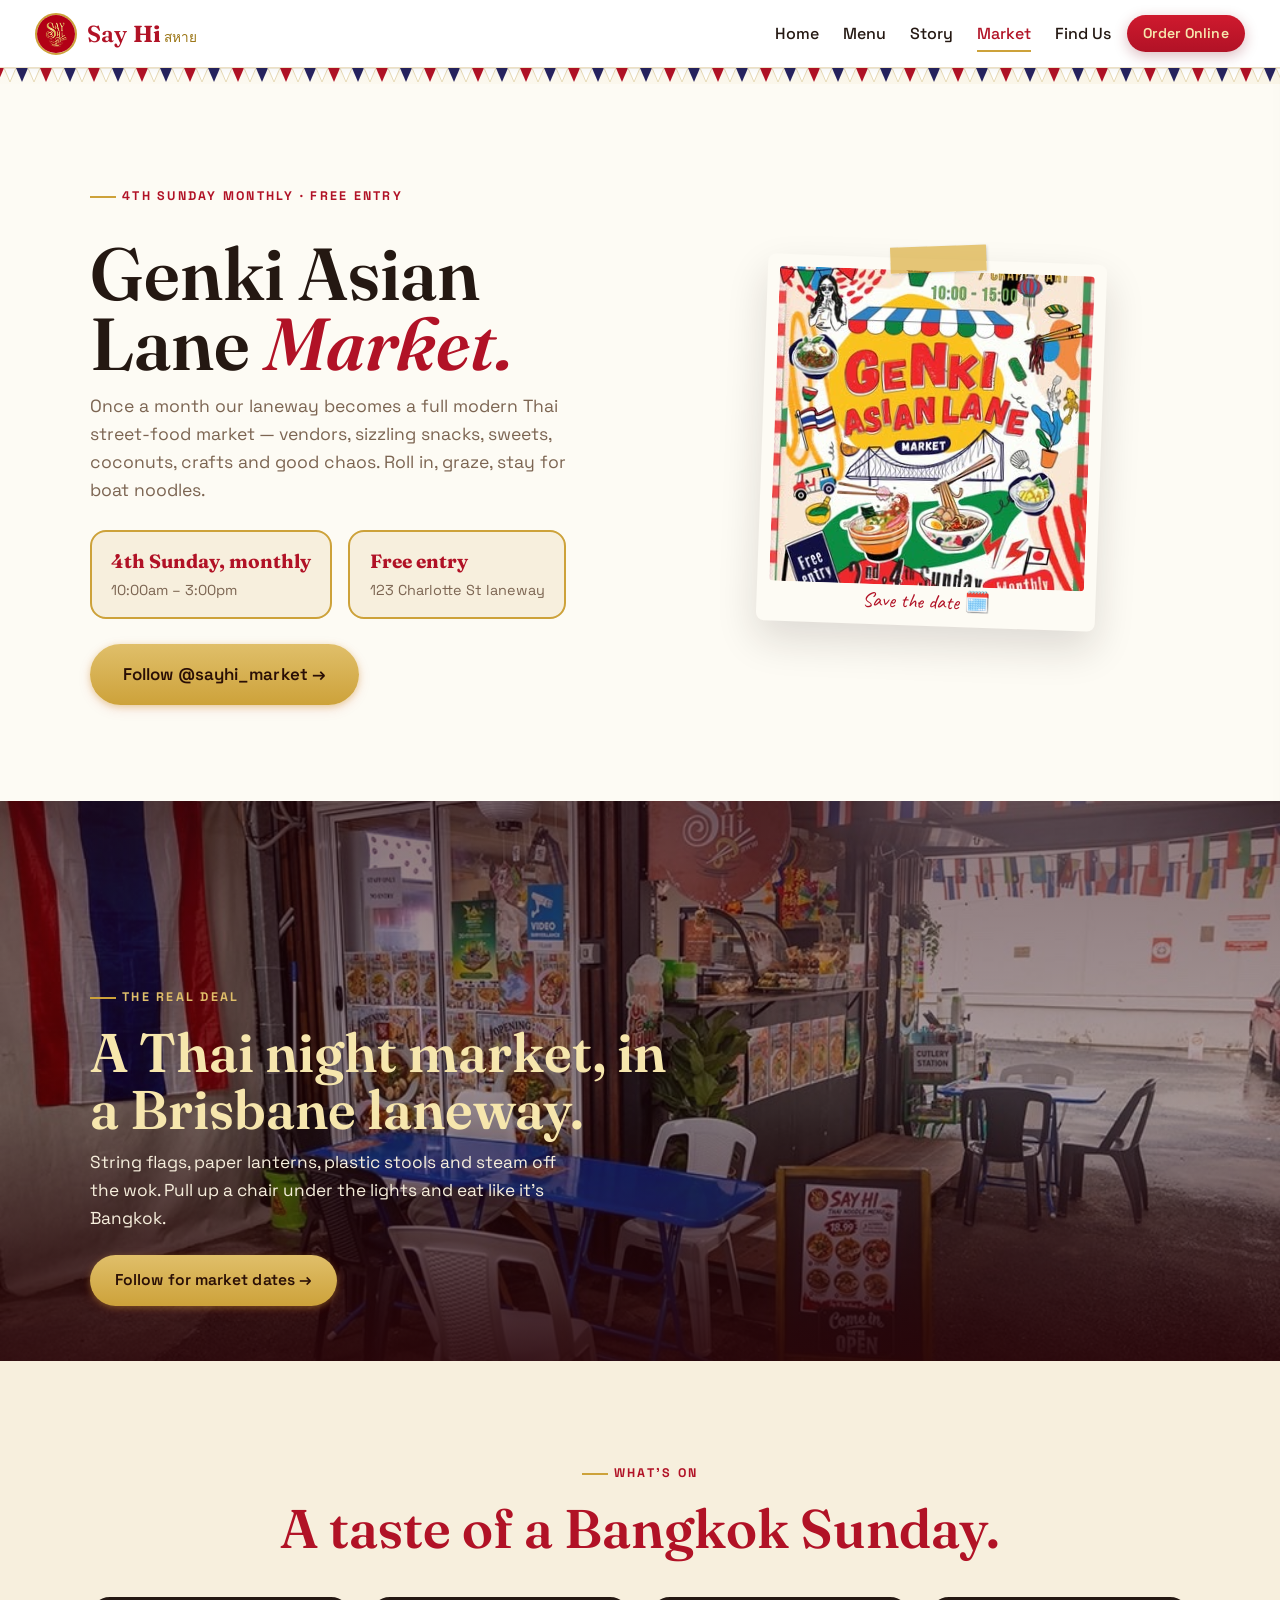
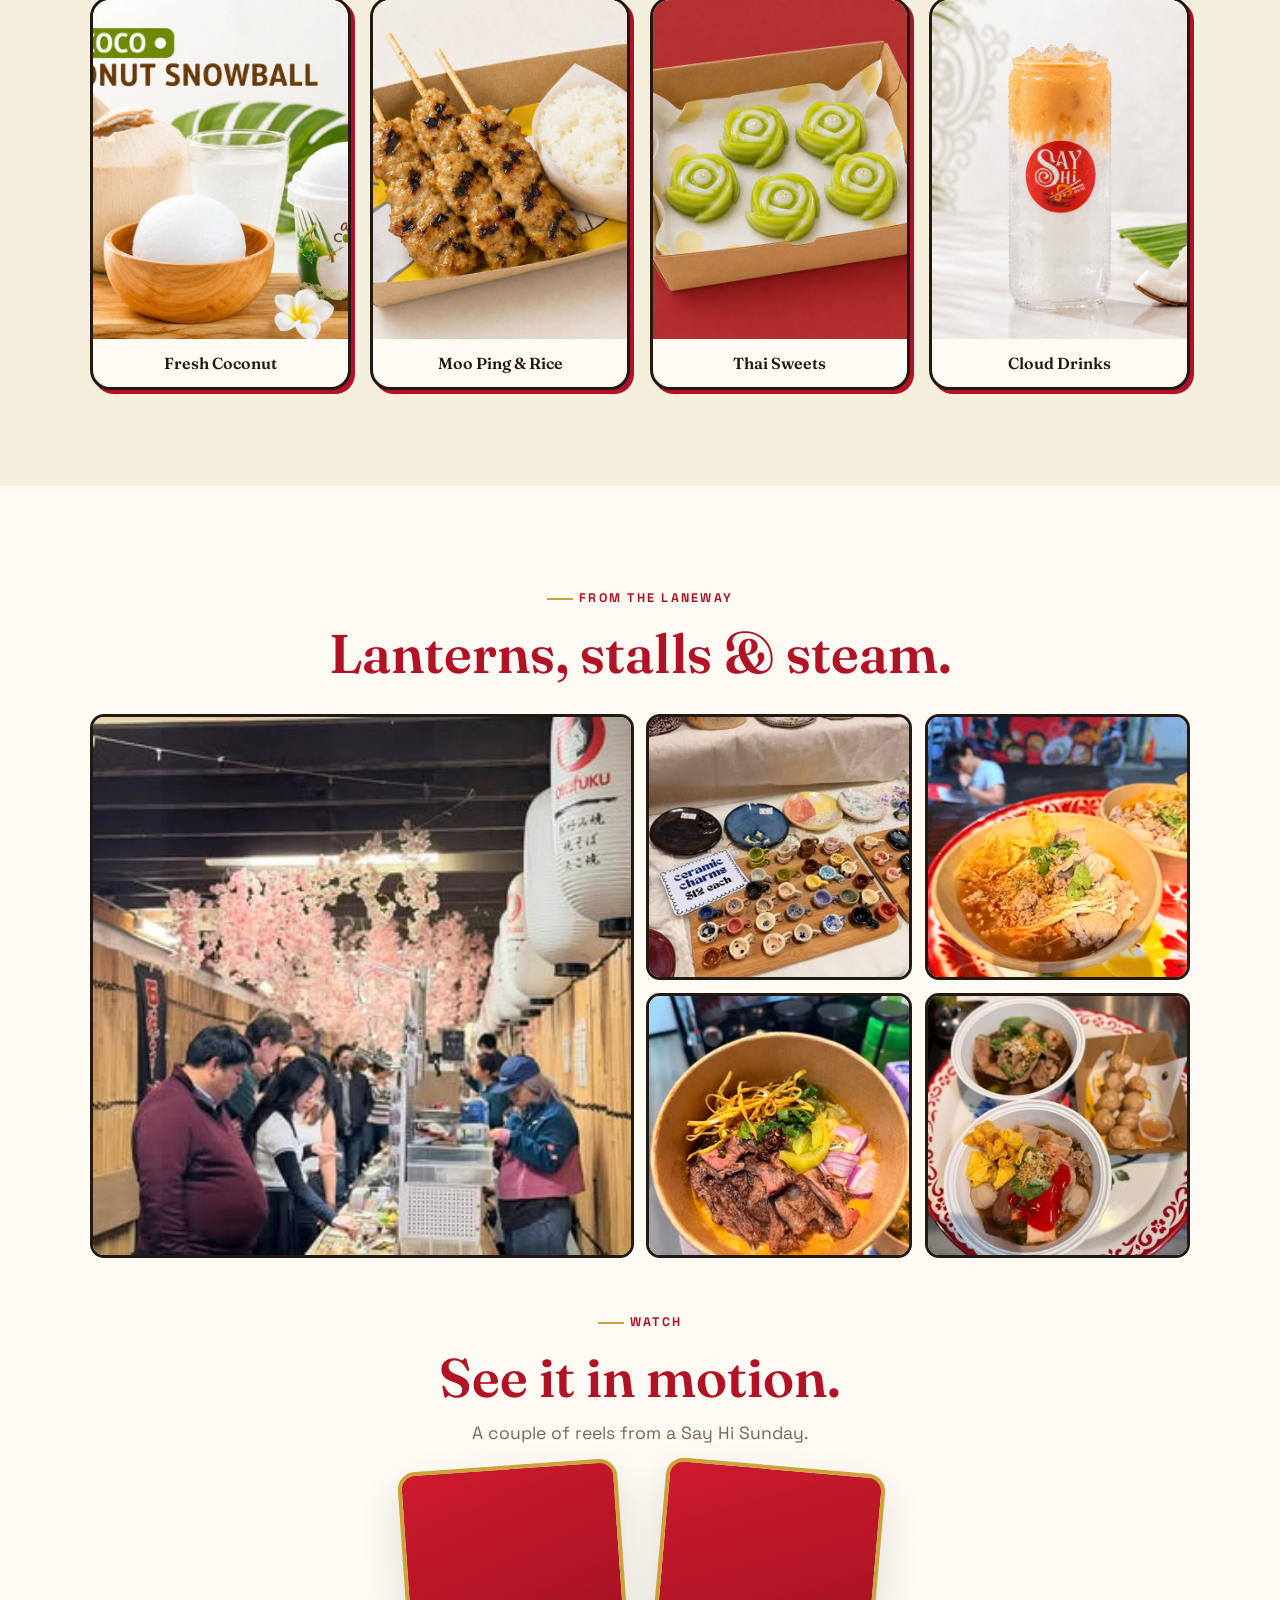
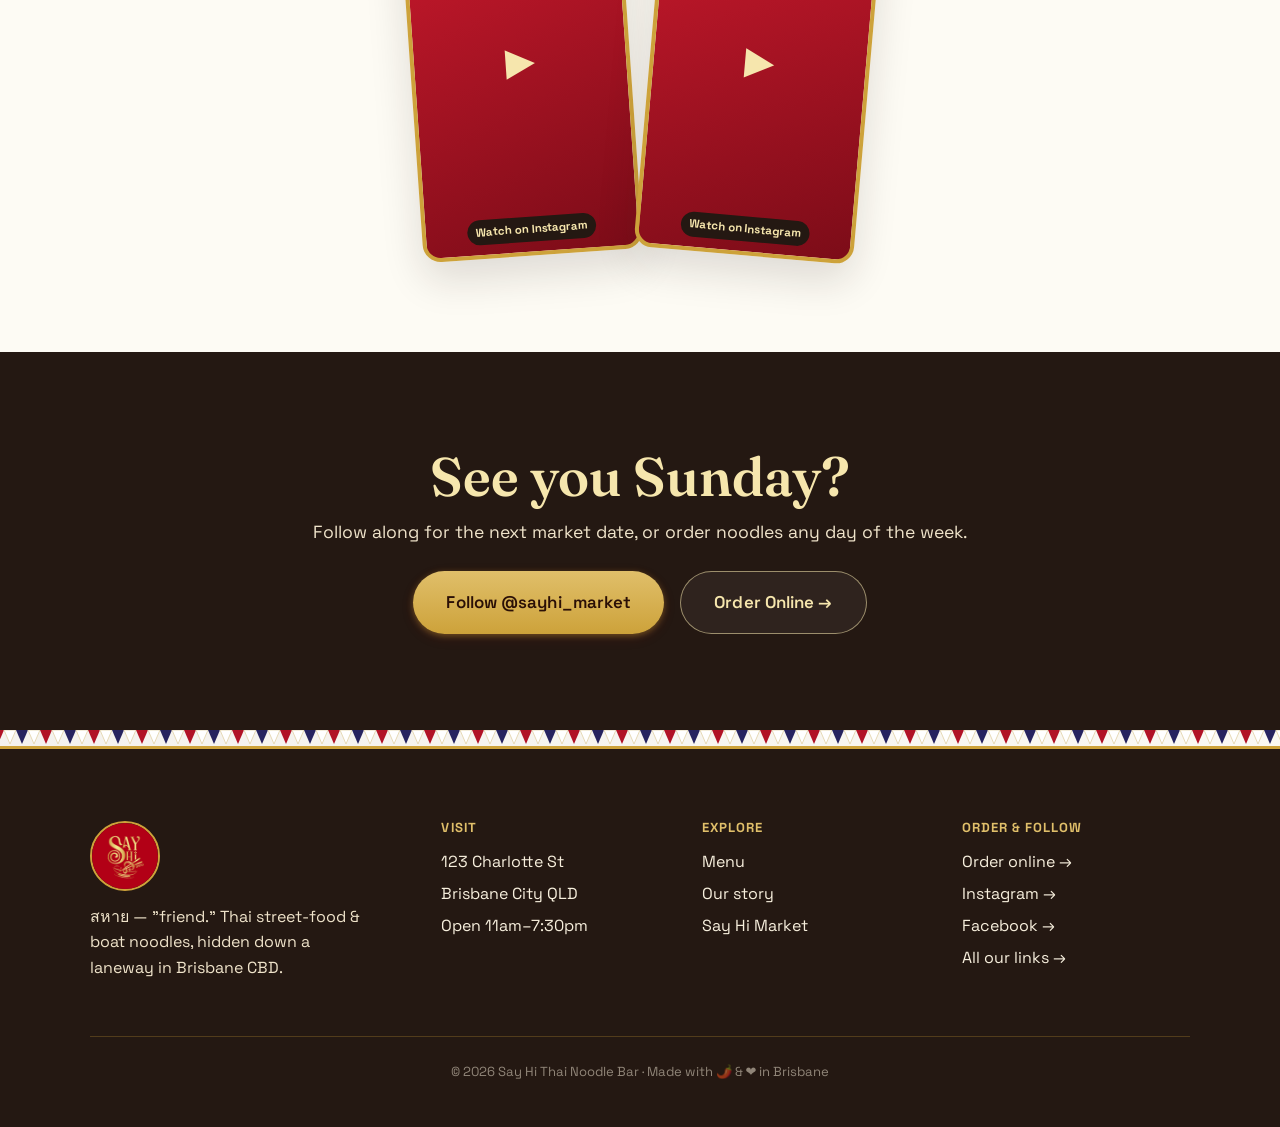
==== market.html @ 37d635e3 "Initial commit — Say Hi Thai Noodle Bar website Static multi-page site (Home, Menu, Story, Market, F" ====
<!DOCTYPE html>
<html lang="en">
<head>
  <meta charset="UTF-8" />
  <meta name="viewport" content="width=device-width, initial-scale=1.0" />
  <title>The Market · Say Hi Thai Noodle Bar</title>
  <meta name="description" content="Say Hi / Genki Asian Lane Market — a modern Thai street-food market in a Brisbane CBD laneway, 4th Sunday of the month, 10am–3pm, free entry." />
  <meta name="theme-color" content="#b11226" />
  <meta name="robots" content="index, follow" />
  <meta name="author" content="Say Hi Thai Noodle Bar" />
  <meta name="geo.region" content="AU-QLD" />
  <meta name="geo.placename" content="Brisbane" />
  <link rel="canonical" href="https://REPLACE-WITH-YOUR-DOMAIN/market.html" />
  <meta property="og:type" content="website" />
  <meta property="og:site_name" content="Say Hi Thai Noodle Bar" />
  <meta property="og:locale" content="en_AU" />
  <meta property="og:title" content="The Market · Say Hi Thai Noodle Bar" />
  <meta property="og:description" content="Genki Asian Lane Market — a Thai street-food market in a Brisbane laneway, 4th Sunday monthly, 10am–3pm, free entry." />
  <meta property="og:url" content="https://REPLACE-WITH-YOUR-DOMAIN/market.html" />
  <meta property="og:image" content="https://REPLACE-WITH-YOUR-DOMAIN/assets/images/og-cover.jpg" />
  <meta property="og:image:width" content="1200" />
  <meta property="og:image:height" content="630" />
  <meta name="twitter:card" content="summary_large_image" />
  <meta name="twitter:title" content="The Market · Say Hi Thai Noodle Bar" />
  <meta name="twitter:description" content="A Thai night market in a Brisbane laneway — 4th Sunday monthly, free entry." />
  <meta name="twitter:image" content="https://REPLACE-WITH-YOUR-DOMAIN/assets/images/og-cover.jpg" />
  <link rel="preconnect" href="https://fonts.googleapis.com" />
  <link rel="preconnect" href="https://fonts.gstatic.com" crossorigin />
  <link href="https://fonts.googleapis.com/css2?family=Fraunces:ital,opsz,wght@0,9..144,400..700;1,9..144,400..600&family=Space+Grotesk:wght@400;500;700&family=Caveat:wght@600;700&display=swap" rel="stylesheet" />
  <link rel="stylesheet" href="styles.css" />
  <link rel="icon" href="assets/images/logo.png" />
</head>
<body data-page="market">
  <header id="site-header"></header>

  <section class="sec sec--red">
    <div class="wrap split">
      <div class="reveal">
        <span class="kicker">4th Sunday monthly · Free entry</span>
        <h1 class="hero__title" style="font-size:clamp(2.6rem,7vw,4.6rem)">Genki Asian<br />Lane <em>Market.</em></h1>
        <p class="lead">Once a month our laneway becomes a full modern Thai street-food market — vendors, sizzling snacks, sweets, coconuts, crafts and good chaos. Roll in, graze, stay for boat noodles.</p>
        <div class="factcards">
          <div class="factcard"><strong>4th Sunday, monthly</strong><span>10:00am – 3:00pm</span></div>
          <div class="factcard"><strong>Free entry</strong><span>123 Charlotte St laneway</span></div>
        </div>
        <a class="btn btn--gold btn--big" href="https://www.instagram.com/sayhi_market/" target="_blank" rel="noopener">Follow @sayhi_market →</a>
      </div>
      <div class="reveal" style="display:flex;justify-content:center">
        <figure class="frame tilt-r" style="max-width:360px"><img loading="lazy" src="assets/images/market-poster.jpg" alt="Genki Asian Lane Market — 4th Sunday monthly, 10am–3pm, free entry" /><figcaption>Save the date 🗓️</figcaption></figure>
      </div>
    </div>
  </section>

  <!-- Atmosphere banner -->
  <section class="banner">
    <img class="banner__img" src="assets/images/venue-night.jpg" alt="The Say Hi stall at night — Thai flags, paper lanterns and blue tables in the laneway" loading="lazy" />
    <div class="banner__inner reveal">
      <span class="kicker">The real deal</span>
      <h2>A Thai night market, in a Brisbane laneway.</h2>
      <p>String flags, paper lanterns, plastic stools and steam off the wok. Pull up a chair under the lights and eat like it's Bangkok.</p>
      <div class="banner__cta"><a class="btn btn--gold" href="https://www.instagram.com/sayhi_market/" target="_blank" rel="noopener">Follow for market dates →</a></div>
    </div>
  </section>

  <!-- What to expect -->
  <section class="sec sec--cream">
    <div class="wrap">
      <div class="sec__head center reveal">
        <span class="kicker kicker--center">What's on</span>
        <h2>A taste of a Bangkok Sunday.</h2>
      </div>
      <div class="drinks reveal">
        <div class="drink"><img loading="lazy" src="assets/images/coconut-snowball.jpg" alt="Coconut snowball" /><b>Fresh Coconut</b></div>
        <div class="drink"><img loading="lazy" src="assets/images/ent-mooping-set.jpg" alt="Moo ping sticky rice" /><b>Moo Ping &amp; Rice</b></div>
        <div class="drink"><img loading="lazy" src="assets/images/dessert-khanomchan.jpg" alt="Thai layer cake" /><b>Thai Sweets</b></div>
        <div class="drink"><img loading="lazy" src="assets/images/drink-cloudcoconut.jpg" alt="Cloud coconut drink" /><b>Cloud Drinks</b></div>
      </div>
    </div>
  </section>

  <!-- Gallery + reels -->
  <section class="sec sec--paper">
    <div class="wrap">
      <div class="sec__head center reveal">
        <span class="kicker kicker--center">From the laneway</span>
        <h2>Lanterns, stalls &amp; steam.</h2>
      </div>
      <div class="ggrid reveal">
        <img src="assets/images/laneway.jpg" alt="The lantern-strung market laneway" loading="lazy" />
        <img src="assets/images/market-stall.jpg" alt="A craft stall at the market" loading="lazy" />
        <img src="assets/images/insitu-1.jpg" alt="Noodles at the bar" loading="lazy" />
        <img src="assets/images/insitu-4.jpg" alt="Beef curry noodles" loading="lazy" />
        <img src="assets/images/insitu-2.jpg" alt="A street-food spread" loading="lazy" />
      </div>

      <div class="sec__head center reveal" style="margin-top:3rem">
        <span class="kicker kicker--center">Watch</span>
        <h2>See it in motion.</h2>
        <p class="lead">A couple of reels from a Say Hi Sunday.</p>
      </div>
      <div class="reels reveal" style="justify-content:center">
        <a class="reel" style="--r:-4deg" href="https://www.instagram.com/reels/DX8kh6Ng3hs/" target="_blank" rel="noopener"><span class="play">▶</span><span class="reel__label">Watch on Instagram</span></a>
        <a class="reel" style="--r:5deg" href="https://www.instagram.com/reels/DZ6q3UxBfZE/" target="_blank" rel="noopener"><span class="play">▶</span><span class="reel__label">Watch on Instagram</span></a>
      </div>
    </div>
  </section>

  <section class="sec sec--ink center">
    <div class="wrap reveal">
      <h2>See you Sunday?</h2>
      <p class="lead">Follow along for the next market date, or order noodles any day of the week.</p>
      <div style="display:flex;gap:1rem;justify-content:center;flex-wrap:wrap;margin-top:1.6rem">
        <a class="btn btn--gold btn--big" href="https://www.instagram.com/sayhi_market/" target="_blank" rel="noopener">Follow @sayhi_market</a>
        <a class="btn btn--ghost-light btn--big" href="https://sayhi-thainoodlebar.cloveronline.com.au/menu/all" target="_blank" rel="noopener">Order Online →</a>
      </div>
    </div>
  </section>

  <footer id="site-footer"></footer>
  <script src="site.js"></script>
</body>
</html>
---- styles.css ----
/* ============================================================
   SAY HI — Thai Noodle Bar · Brisbane
   Brand: deep crimson red + gold, warm cream. Street-food soul.
   ============================================================ */

:root{
  /* Brand red & gold — now ACCENTS on a white base */
  --red:      #b11226;   /* brand crimson (from the logo) */
  --red-2:    #cf1a2e;   /* brighter */
  --red-deep: #7c0c18;   /* dark maroon */
  --red-ink:  #2a0f06;
  --gold:     #cda23a;   /* brand gold (deepened to read on white) */
  --gold-2:   #e0bf6a;   /* light gold */
  --gold-hi:  #f6e6ad;   /* gold highlight (for dark grounds) */
  --gold-ink: #9a7413;   /* legible gold for text on white */
  --blue:     #26235f;   /* Thai-flag navy blue accent */
  --blue-2:   #3a3688;

  --paper:    #fdfbf4;   /* page base — warm white */
  --surface:  #ffffff;   /* cards / header */
  --cream:    #f7efdd;   /* soft warm section tint */
  --cream-2:  #efe3ca;
  --line:     #ece0c6;   /* hairline */
  --ink:      #241812;   /* warm near-black (text + dark bands) */
  --muted:    #7c6552;

  --shadow:   0 18px 40px rgba(36,24,18,.14);
  --shadow-sm:0 8px 20px rgba(36,24,18,.12);

  --display: "Fraunces", Georgia, serif;
  --body:    "Space Grotesk", system-ui, sans-serif;
  --hand:    "Caveat", cursive;

  --r:       20px;
  --nav-h:   68px;
  --wrap:    1180px;

  /* Thai-flag pennant bunting (red / white / blue) */
  --bunting: url("data:image/svg+xml,%3Csvg%20xmlns='http://www.w3.org/2000/svg'%20width='48'%20height='16'%3E%3Cpolygon%20points='0,0%2012,0%206,14'%20fill='%23b11226'/%3E%3Cpolygon%20points='12,0%2024,0%2018,14'%20fill='%23ffffff'%20stroke='%23e6d9b6'/%3E%3Cpolygon%20points='24,0%2036,0%2030,14'%20fill='%2326235f'/%3E%3Cpolygon%20points='36,0%2048,0%2042,14'%20fill='%23ffffff'%20stroke='%23e6d9b6'/%3E%3C/svg%3E");
}

*{ box-sizing:border-box; }
html{ scroll-behavior:smooth; }
body{
  margin:0; font-family:var(--body); color:var(--ink);
  background:var(--paper);
  background-image:
    radial-gradient(circle at 100% 0%, rgba(205,162,58,.07), transparent 34%),
    radial-gradient(circle at 0% 100%, rgba(38,35,95,.05), transparent 38%);
  line-height:1.6; overflow-x:hidden;
}
/* full-width Thai-flag bunting strip */
.bunting{ height:16px; background:var(--bunting) repeat-x top center; background-size:48px 16px; }
h1,h2,h3,h4{ font-family:var(--display); font-weight:600; line-height:1.05; margin:0; font-optical-sizing:auto; }
a{ color:inherit; }
img{ max-width:100%; display:block; }
.wrap{ max-width:var(--wrap); margin:0 auto; padding-inline:clamp(1.1rem,4vw,2.5rem); }
section{ position:relative; }

/* ---------- Reusable ---------- */
.btn{
  display:inline-flex; align-items:center; justify-content:center; gap:.55em;
  font-family:var(--body); font-weight:600; letter-spacing:.005em; font-size:.98rem;
  padding:.85em 1.6em; border-radius:100px; text-decoration:none; cursor:pointer;
  border:0; white-space:nowrap; position:relative;
  transition:transform .2s cubic-bezier(.2,.7,.3,1), box-shadow .2s ease, background .2s ease, filter .2s ease, border-color .2s ease;
}
.btn:active{ transform:translateY(1px); }
.btn--gold{ background:linear-gradient(180deg, var(--gold-2), var(--gold)); color:var(--red-ink);
  box-shadow:0 4px 14px rgba(177,18,38,.10), 0 2px 6px rgba(217,169,52,.4); }
.btn--gold:hover{ transform:translateY(-2px); box-shadow:0 12px 26px rgba(217,169,52,.5); filter:brightness(1.05); }
.btn--red{ background:linear-gradient(180deg, var(--red-2), var(--red)); color:var(--gold-hi);
  box-shadow:0 4px 14px rgba(124,12,24,.28); }
.btn--red:hover{ transform:translateY(-2px); box-shadow:0 12px 28px rgba(124,12,24,.42); filter:brightness(1.06); }
.btn--cream{ background:var(--cream); color:var(--ink); border:1px solid rgba(42,5,9,.08); box-shadow:0 4px 14px rgba(42,5,9,.12); }
.btn--cream:hover{ transform:translateY(-2px); box-shadow:0 12px 24px rgba(42,5,9,.18); }
/* outline button on LIGHT grounds (red text, gold ring) */
.btn--ghost-gold{ background:transparent; color:var(--red); border:1.5px solid var(--gold); }
.btn--ghost-gold:hover{ background:var(--red); color:var(--gold-hi); border-color:var(--red); transform:translateY(-2px); box-shadow:0 12px 26px rgba(124,12,24,.28); }
/* outline button on DARK grounds (cream text) */
.btn--ghost-light{ background:rgba(255,255,255,.05); color:var(--gold-hi); border:1.5px solid rgba(246,230,173,.55); }
.btn--ghost-light:hover{ background:var(--gold); color:var(--red-ink); border-color:var(--gold); transform:translateY(-2px); box-shadow:0 12px 26px rgba(205,162,58,.4); }
.btn--dark{ background:var(--ink); color:var(--gold-hi); box-shadow:0 4px 14px rgba(0,0,0,.28); }
.btn--dark:hover{ transform:translateY(-2px); box-shadow:0 12px 26px rgba(0,0,0,.38); }
.btn--big{ font-size:1.06rem; padding:.98em 1.95em; }

.kicker{
  display:inline-flex; align-items:center; gap:.5em;
  font-family:var(--body); font-weight:700; font-size:.78rem; letter-spacing:.18em;
  text-transform:uppercase; color:var(--red); margin-bottom:1rem;
}
.kicker::before{ content:""; width:26px; height:2px; background:var(--gold); }
.kicker--onred{ color:var(--gold-2); }
.kicker--onred::before{ background:var(--gold); }
.kicker--center{ justify-content:center; }

.eyebrow-gold{ color:var(--gold); }
.center{ text-align:center; }
.script{ font-family:var(--hand); }

/* Gold squiggle divider */
.squiggle{ display:block; width:120px; height:14px; margin:1.2rem auto; color:var(--gold);
  background:none; }
.squiggle svg{ width:100%; height:100%; }

/* ---------- HEADER ---------- */
.hdr{
  position:sticky; top:0; z-index:60; height:var(--nav-h);
  display:flex; align-items:center; gap:1rem;
  padding-inline:clamp(1rem,4vw,2.2rem);
  background:var(--surface); color:var(--ink);
  border-bottom:1px solid var(--line); box-shadow:0 2px 10px rgba(36,24,18,.05);
}
.hdr__brand{ display:flex; align-items:center; gap:.6rem; text-decoration:none; margin-right:auto; }
.hdr__logo{ width:42px; height:42px; border-radius:50%; border:2px solid var(--gold); object-fit:cover; background:var(--red-deep); }
.hdr__word{ font-family:var(--display); font-weight:600; font-size:1.45rem; color:var(--red); letter-spacing:.01em; }
.hdr__word b{ color:var(--red); font-weight:700; }
.hdr__thai{ font-size:.85rem; color:var(--gold-ink); margin-left:.15rem; }
.hdr__nav{ display:flex; gap:1.5rem; align-items:center; }
.hdr__nav a{ text-decoration:none; font-weight:500; color:var(--ink); position:relative; padding:.2em 0; }
.hdr__nav a::after{ content:""; position:absolute; left:0; right:0; bottom:-3px; height:2px; background:var(--gold); transform:scaleX(0); transition:transform .2s; transform-origin:left; }
.hdr__nav a:hover::after,.hdr__nav a[aria-current="page"]::after{ transform:scaleX(1); }
.hdr__nav a[aria-current="page"]{ color:var(--red); }
.hdr__order{ font-size:.88rem; padding:.55em 1.15em; }
.hdr__burger{ display:none; flex-direction:column; gap:5px; background:none; border:0; cursor:pointer; padding:6px; }
.hdr__burger span{ width:26px; height:3px; background:var(--red); border-radius:2px; transition:.25s; }
.hdr__burger.x span:nth-child(1){ transform:translateY(8px) rotate(45deg); }
.hdr__burger.x span:nth-child(2){ opacity:0; }
.hdr__burger.x span:nth-child(3){ transform:translateY(-8px) rotate(-45deg); }

.drawer{
  position:fixed; inset:0 0 0 auto; width:min(80vw,320px); z-index:59;
  background:var(--surface); color:var(--ink); box-shadow:var(--shadow);
  padding:calc(var(--nav-h) + 1.5rem) 2rem 2rem; display:flex; flex-direction:column; gap:1.3rem;
  transform:translateX(110%); transition:transform .3s cubic-bezier(.2,.8,.2,1);
  font-family:var(--display); font-size:1.35rem; border-left:3px solid var(--gold);
}
.drawer.open{ transform:translateX(0); }
.drawer a{ text-decoration:none; color:var(--red); }
.drawer .btn{ font-family:var(--body); font-size:1rem; margin-top:.5rem; }

/* ---------- HERO ---------- */
.hero{ background:var(--paper); color:var(--ink); position:relative; overflow:hidden; }
.hero::after{ /* faint warm glow */
  content:""; position:absolute; inset:0; pointer-events:none;
  background:radial-gradient(circle at 82% 26%, rgba(205,162,58,.10), transparent 42%);
}
.hero__grid{ display:grid; grid-template-columns:1.05fr .95fr; gap:clamp(1.5rem,4vw,3.5rem); align-items:center;
  padding-block:clamp(3rem,7vw,5.5rem); position:relative; z-index:2; }
.hero__eyebrow{ display:inline-block; font-weight:700; letter-spacing:.15em; text-transform:uppercase; font-size:.8rem;
  color:var(--red-deep); background:var(--gold); padding:.4em 1em; border-radius:100px; transform:rotate(-2deg); }
.hero__title{ font-size:clamp(3rem,8vw,6rem); line-height:.95; margin:1rem 0 .4rem; color:var(--ink); }
.hero__title em{ font-style:italic; color:var(--red); }
.hero__thai{ display:block; font-family:var(--body); font-weight:500; letter-spacing:.3em; color:var(--gold-ink); font-size:1rem; margin-top:.6rem; }
.hero__tag{ font-size:clamp(1.05rem,2.2vw,1.3rem); max-width:38ch; color:var(--muted); margin:1.2rem 0 2rem; }
.hero__tag b{ color:var(--red); font-weight:600; }
.hero__cta{ display:flex; gap:1rem; flex-wrap:wrap; }
.hero__media{ position:relative; }
.hero__bowl{ width:100%; aspect-ratio:1/1; object-fit:cover; border-radius:50%; border:5px solid var(--gold);
  box-shadow:0 24px 60px rgba(0,0,0,.4); }
.hero__stamp{ position:absolute; bottom:-8px; left:-8px; width:104px; height:104px; }
.hero__badge{ position:absolute; top:6%; right:-2%; background:var(--gold); color:var(--red-deep);
  font-family:var(--display); font-weight:600; font-size:1rem; padding:.5em .9em; border-radius:14px;
  transform:rotate(8deg); box-shadow:var(--shadow-sm); border:2px solid var(--ink); }

/* ---------- MARQUEE ---------- */
.marquee{ background:var(--red); color:var(--gold-hi); overflow:hidden; border-block:2px solid var(--gold); }
.marquee__track{ display:flex; width:max-content; animation:scroll 28s linear infinite; }
.marquee__track span{ font-family:var(--display); font-weight:500; font-style:italic; font-size:1.35rem; padding:.55rem 0; white-space:nowrap; }
.marquee__track span b{ color:var(--gold-2); font-style:normal; padding:0 .5rem; }
@keyframes scroll{ to{ transform:translateX(-50%) } }

/* ---------- SECTION HEADINGS ---------- */
.sec{ padding-block:clamp(3.5rem,8vw,6rem); }
.sec--cream{ background:var(--cream); }
.sec--paper{ background:var(--paper); }
.sec--red{ background:var(--paper); color:var(--ink); }   /* was red — now light */
.sec--ink{ background:var(--ink); color:var(--cream); }
.sec__head{ max-width:720px; }
.sec__head.center{ margin-inline:auto; }
.sec h2{ font-size:clamp(2rem,5vw,3.4rem); color:var(--red); }
.sec--ink h2{ color:var(--gold-hi); }
.lead{ font-size:1.1rem; color:var(--muted); margin-top:.8rem; }
.sec--ink .lead{ color:var(--cream-2); }

/* ---------- BOWL SHOWCASE (No.1–No.7) ---------- */
.bowls{ display:grid; grid-template-columns:repeat(4,1fr); gap:1.2rem; margin-top:2.5rem; }
.bowl{ position:relative; text-decoration:none; color:inherit; border-radius:var(--r); overflow:hidden;
  border:3px solid var(--ink); box-shadow:4px 4px 0 var(--gold); transition:transform .16s ease, box-shadow .16s ease; background:var(--red); }
.bowl:hover{ transform:translate(-3px,-3px); box-shadow:8px 8px 0 var(--gold); }
.bowl img{ width:100%; aspect-ratio:1/1; object-fit:cover; }
.bowl__cap{ position:absolute; inset:auto 0 0 0; padding:1.6rem .9rem .8rem;
  background:linear-gradient(transparent, rgba(42,5,9,.9)); color:var(--cream); }
.bowl__no{ font-family:var(--display); font-weight:600; color:var(--gold-2); font-size:.85rem; }
.bowl__name{ font-family:var(--display); font-weight:600; font-size:1.15rem; line-height:1.1; }
.bowl__price{ position:absolute; top:.7rem; right:.7rem; background:var(--gold); color:var(--red-deep);
  font-weight:700; font-size:.85rem; padding:.25em .6em; border-radius:100px; border:2px solid var(--ink); }
.bowl--wide{ grid-column:span 2; }
.bowl--wide img{ aspect-ratio:2/1; }   /* match height of single square bowls */

/* ---------- FEATURE SPLIT ---------- */
.split{ display:grid; grid-template-columns:1fr 1fr; gap:clamp(2rem,5vw,4rem); align-items:center; }
.split--rev .split__media{ order:-1; }
.split__media img{ width:100%; border-radius:var(--r); border:3px solid var(--ink); box-shadow:var(--shadow); }
.tilt{ transform:rotate(-2deg); }
.tilt-r{ transform:rotate(2deg); }

/* Photo frame (polaroid-ish, red/gold) */
.frame{ background:var(--paper); padding:12px 12px 40px; border-radius:8px; box-shadow:var(--shadow); position:relative; }
.frame img{ border-radius:4px; border:0; box-shadow:none; }
.frame figcaption{ font-family:var(--hand); font-size:1.3rem; text-align:center; color:var(--red); position:absolute; bottom:8px; left:0; right:0; }
.frame::before{ content:""; position:absolute; top:-13px; left:50%; transform:translateX(-50%) rotate(-4deg);
  width:96px; height:26px; background:rgba(217,169,52,.65); box-shadow:1px 1px 3px rgba(0,0,0,.15); }

/* ---------- PHOTO SLOT (for shop / parking photos to be added) ---------- */
.slot{ position:relative; aspect-ratio:4/3; border-radius:var(--r); display:flex; align-items:center; justify-content:center; text-align:center;
  color:var(--red); font-weight:700; border:2.5px dashed var(--gold); background:
  repeating-linear-gradient(45deg, var(--cream-2), var(--cream-2) 16px, #efd9b0 16px, #efd9b0 32px); }
.slot span{ background:rgba(255,249,239,.85); padding:.5em .9em; border-radius:10px; max-width:80%; }
.slot small{ display:block; font-weight:500; color:var(--muted); }

/* ---------- MENU PAGE ---------- */
.menu-hero{ position:relative; overflow:hidden; color:var(--cream); text-align:center;
  padding-block:clamp(3rem,7vw,5rem); border-bottom:3px solid var(--gold);
  background-color:var(--red-deep);
  background-image:linear-gradient(rgba(124,12,24,.68), rgba(42,5,9,.85)), var(--hero-img, none);
  background-size:cover; background-position:center; background-repeat:no-repeat; }
.menu-hero > *{ position:relative; z-index:2; }
.menu-hero h1{ font-size:clamp(2.4rem,7vw,4.2rem); color:var(--gold-hi); }
.menu-hero .lead{ color:var(--cream); }
.mtabs{ position:sticky; top:var(--nav-h); z-index:30; background:var(--cream); border-bottom:2px solid var(--gold-2);
  display:flex; gap:.5rem; overflow-x:auto; padding:.7rem clamp(1rem,4vw,2.5rem); scrollbar-width:thin; }
.mtab{ flex:0 0 auto; display:inline-flex; align-items:center; gap:.4em; font-family:var(--body); font-weight:700; font-size:.9rem;
  padding:.5em 1em; border-radius:100px; border:2px solid var(--red); color:var(--red); background:transparent; cursor:pointer; transition:.15s; }
.mtab:hover{ background:var(--cream-2); }
.mtab.on{ background:var(--red); color:var(--gold-hi); }
.mcat{ padding-block:2.4rem; scroll-margin-top:calc(var(--nav-h) + 60px); border-bottom:1px dashed var(--gold-2); }
.mcat:last-child{ border-bottom:0; }
.mcat__head{ display:flex; align-items:center; gap:.7rem; margin-bottom:.3rem; }
.mcat__head h2{ font-size:clamp(1.6rem,4vw,2.4rem); color:var(--red); }
.mcat__emoji{ font-size:1.6rem; }
.mcat__note{ color:var(--muted); font-style:italic; margin:0 0 1.4rem; }
.mgrid{ display:grid; grid-template-columns:repeat(auto-fill,minmax(260px,1fr)); gap:1rem 1.6rem; }
.mitem{ display:flex; gap:1rem; align-items:flex-start; padding:.7rem; border-radius:14px; transition:background .15s; }
.mitem:hover{ background:var(--cream); }
.mitem__img{ width:66px; height:66px; border-radius:12px; object-fit:cover; flex:0 0 auto; border:2px solid var(--gold); background:var(--cream-2); }
.mitem__b{ flex:1; min-width:0; }
.mitem__top{ display:flex; gap:.6rem; align-items:baseline; }
.mitem__name{ font-family:var(--display); font-weight:600; font-size:1.08rem; }
.mitem__dots{ flex:1; border-bottom:2px dotted var(--gold-2); transform:translateY(-4px); min-width:14px; }
.mitem__price{ font-family:var(--display); font-weight:600; color:var(--red); white-space:nowrap; }
.mitem__desc{ color:var(--muted); font-size:.9rem; }
.mitem__star{ color:var(--gold); }
.mitem__tag{ font-size:.62rem; background:var(--red); color:var(--gold-hi); padding:.12em .5em; border-radius:100px; text-transform:uppercase; letter-spacing:.05em; vertical-align:middle; }
.mitem--out{ opacity:.5; }
.mitem--out .mitem__price{ text-decoration:line-through; }

/* ---------- DRINK CARDS ---------- */
.drinks{ display:grid; grid-template-columns:repeat(4,1fr); gap:1.2rem; margin-top:2.5rem; }
.drink{ background:var(--paper); border:3px solid var(--ink); border-radius:var(--r); overflow:hidden; box-shadow:4px 4px 0 var(--red); text-align:center; }
.drink img{ width:100%; aspect-ratio:3/4; object-fit:cover; }
.drink b{ display:block; font-family:var(--display); font-weight:600; padding:.7rem .5rem; font-size:1rem; }

/* ---------- GALLERY ---------- */
.ggrid{ display:grid; grid-template-columns:repeat(4,1fr); gap:.8rem; margin-top:2rem; }
.ggrid img,.ggrid .slot{ width:100%; height:100%; aspect-ratio:1/1; object-fit:cover; border-radius:14px; border:3px solid var(--ink); }
.ggrid > *:nth-child(6n+1){ grid-column:span 2; grid-row:span 2; }
.ggrid > *{ aspect-ratio:1/1; }

/* ---------- ATMOSPHERE BANNER (full-bleed venue photo) ---------- */
.banner{ position:relative; min-height:clamp(360px,54vw,560px); display:flex; align-items:flex-end; overflow:hidden; }
.banner__img{ position:absolute; inset:0; width:100%; height:100%; object-fit:cover; }
.banner::after{ content:""; position:absolute; inset:0; z-index:1;
  background:linear-gradient(to top, rgba(42,5,9,.9) 0%, rgba(42,5,9,.35) 45%, rgba(42,5,9,.55) 100%); }
.banner__inner{ position:relative; z-index:2; color:var(--cream); width:100%; max-width:var(--wrap);
  margin:0 auto; padding:clamp(1.6rem,5vw,3.4rem) clamp(1.1rem,4vw,2.5rem); }
.banner__inner .kicker{ color:var(--gold-2); }
.banner__inner .kicker::before{ background:var(--gold); }
.banner h2{ color:var(--gold-hi); font-size:clamp(2rem,5vw,3.4rem); max-width:16ch; }
.banner p{ color:var(--cream); max-width:44ch; margin-top:.7rem; font-size:1.08rem; }
.banner__cta{ margin-top:1.4rem; display:flex; gap:1rem; flex-wrap:wrap; }

/* ---------- MARKET ---------- */
.reels{ display:flex; gap:1.2rem; flex-wrap:wrap; }
.reel{ position:relative; width:min(220px,44vw); aspect-ratio:9/16; border-radius:18px; overflow:hidden; text-decoration:none;
  border:4px solid var(--gold); box-shadow:var(--shadow); display:flex; align-items:center; justify-content:center;
  background:linear-gradient(160deg,var(--red-2),var(--red-deep)); color:var(--gold-hi); transform:rotate(var(--r,0)); transition:transform .2s; }
.reel:hover{ transform:rotate(0) scale(1.03); }
.reel .play{ font-size:2.4rem; }
.reel__label{ position:absolute; bottom:10px; left:50%; transform:translateX(-50%); background:var(--ink); color:var(--gold-hi); font-size:.72rem; font-weight:700; padding:.3em .7em; border-radius:100px; white-space:nowrap; }
.factcards{ display:flex; gap:1rem; flex-wrap:wrap; margin:1.6rem 0; }
.factcard{ background:var(--cream); border:2px solid var(--gold); border-radius:16px; padding:.9rem 1.2rem; }
.factcard strong{ display:block; font-family:var(--display); font-size:1.2rem; color:var(--red); }
.factcard span{ font-size:.9rem; color:var(--muted); }

/* ---------- VISIT ---------- */
.visit-grid{ display:grid; grid-template-columns:1fr 1fr; gap:clamp(2rem,5vw,3.5rem); align-items:stretch; }
.info-block{ margin-bottom:1.4rem; }
.info-block h3{ font-size:1.15rem; color:var(--red); display:flex; align-items:center; gap:.5rem; }
.info-block p{ margin:.2rem 0 0; }
.info-block a{ color:var(--red); font-weight:700; }
.map{ position:relative; border:3px solid var(--ink); border-radius:var(--r); overflow:hidden; box-shadow:4px 4px 0 var(--gold); min-height:360px; background:var(--cream-2); }
.map iframe{ width:100%; height:100%; min-height:360px; border:0; display:block; }
.map__btn{ position:absolute; bottom:14px; left:50%; transform:translateX(-50%); z-index:2; background:var(--ink); color:var(--gold-hi);
  text-decoration:none; font-weight:700; font-size:.9rem; padding:.6em 1.1em; border-radius:100px; border:2px solid var(--gold); }
.map__btn:hover{ background:var(--red); }
.hours-table{ list-style:none; padding:0; margin:.3rem 0 0; }
.hours-table li{ display:flex; justify-content:space-between; gap:1rem; padding:.25rem 0; border-bottom:1px dotted var(--gold-2); max-width:320px; }

/* ---------- PRESS ---------- */
.press{ display:flex; gap:1rem; flex-wrap:wrap; justify-content:center; margin-top:1.5rem; }
.press a{ text-decoration:none; background:var(--paper); border:2px solid var(--gold); border-radius:100px; padding:.5em 1.1em; font-weight:700; color:var(--red); transition:.15s; }
.press a:hover{ background:var(--red); color:var(--gold-hi); }

/* ---------- FOOTER ---------- */
.ftr{ background:var(--ink); color:var(--cream); padding-block:clamp(3rem,6vw,4.5rem) 2rem; border-top:3px solid var(--gold); }
.ftr__top{ display:grid; grid-template-columns:1.4fr 1fr 1fr 1fr; gap:2rem; }
.ftr__brand img{ width:70px; height:70px; border-radius:50%; border:2px solid var(--gold); }
.ftr__brand p{ color:var(--cream-2); margin-top:.8rem; max-width:28ch; }
.ftr h4{ color:var(--gold-2); font-family:var(--body); font-weight:700; letter-spacing:.08em; text-transform:uppercase; font-size:.82rem; margin-bottom:.7rem; }
.ftr a{ color:var(--cream); text-decoration:none; display:block; padding:.2rem 0; }
.ftr a:hover{ color:var(--gold-hi); }
.ftr__fine{ text-align:center; color:rgba(251,241,222,.5); font-size:.82rem; margin-top:2.5rem; border-top:1px solid rgba(217,169,52,.25); padding-top:1.5rem; }

/* ---------- FAB ---------- */
.fab{ position:fixed; bottom:1.1rem; right:1.1rem; z-index:55; display:none;
  background:linear-gradient(180deg,var(--gold-2),var(--gold)); color:var(--red-ink);
  text-decoration:none; font-weight:700; padding:.9em 1.35em; border-radius:100px; border:0;
  box-shadow:0 8px 22px rgba(42,5,9,.3); transition:transform .2s ease, box-shadow .2s ease; }
.fab:hover{ transform:translateY(-2px); box-shadow:0 12px 26px rgba(42,5,9,.4); }

/* ---------- Reveal ---------- */
.reveal{ opacity:0; transform:translateY(24px); transition:opacity .6s ease, transform .6s cubic-bezier(.2,.8,.2,1); }
.reveal.in{ opacity:1; transform:none; }
@media (prefers-reduced-motion:reduce){ *{ animation:none !important; scroll-behavior:auto !important; } .reveal{ opacity:1; transform:none; } }

/* ---------- Responsive ---------- */
@media (max-width:980px){
  .bowls,.drinks{ grid-template-columns:repeat(2,1fr); }
  .ggrid{ grid-template-columns:repeat(3,1fr); }
}
@media (max-width:820px){
  .hdr__nav, .hdr__order{ display:none; }
  .hdr__burger{ display:flex; }
  .hero__grid,.split,.split--rev .split__media,.visit-grid,.ftr__top{ grid-template-columns:1fr; }
  .split--rev .split__media{ order:0; }
  .hero__media{ max-width:420px; margin-inline:auto; }
  .fab{ display:inline-flex; }
  .ftr__top{ grid-template-columns:1fr 1fr; }
  .bowl--wide{ grid-column:span 1; }
}
@media (max-width:520px){
  .bowls,.drinks,.ggrid{ grid-template-columns:1fr 1fr; }
  .ftr__top{ grid-template-columns:1fr; }
  .hero__badge{ display:none; }
}
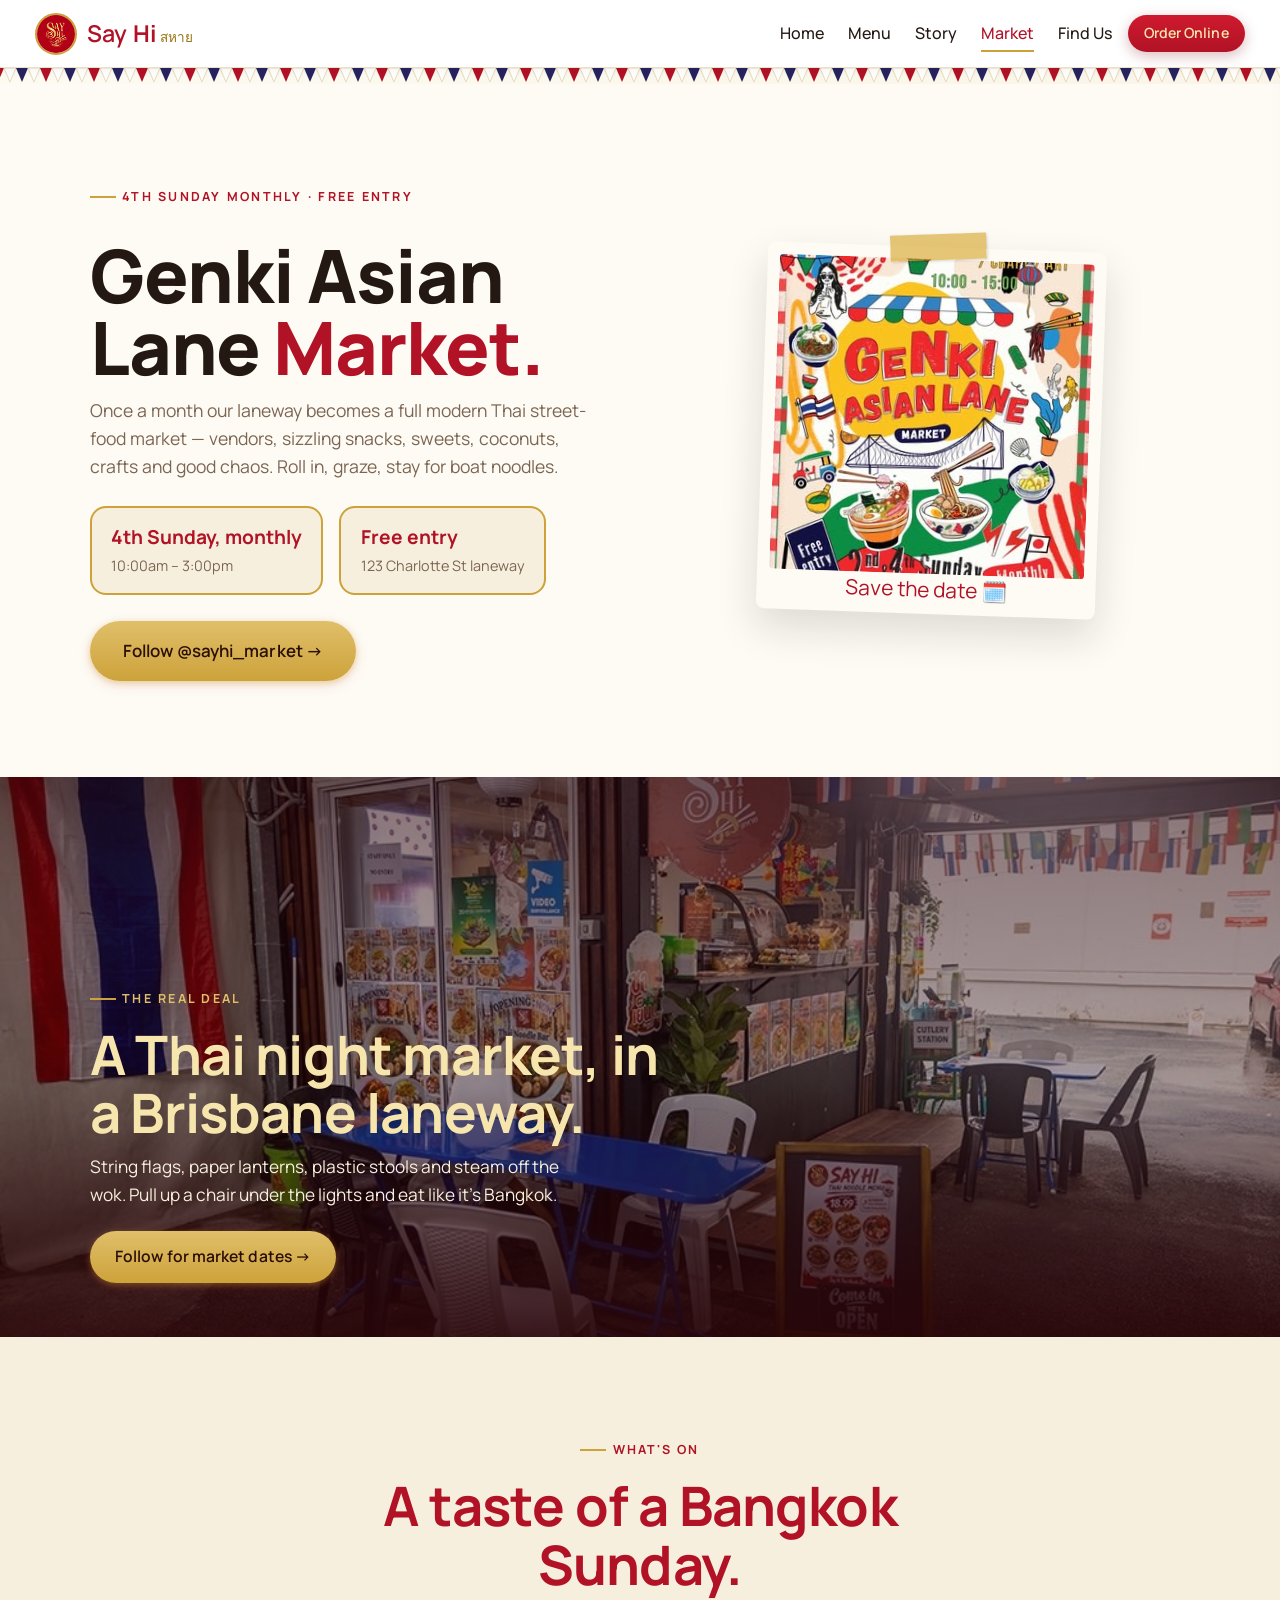
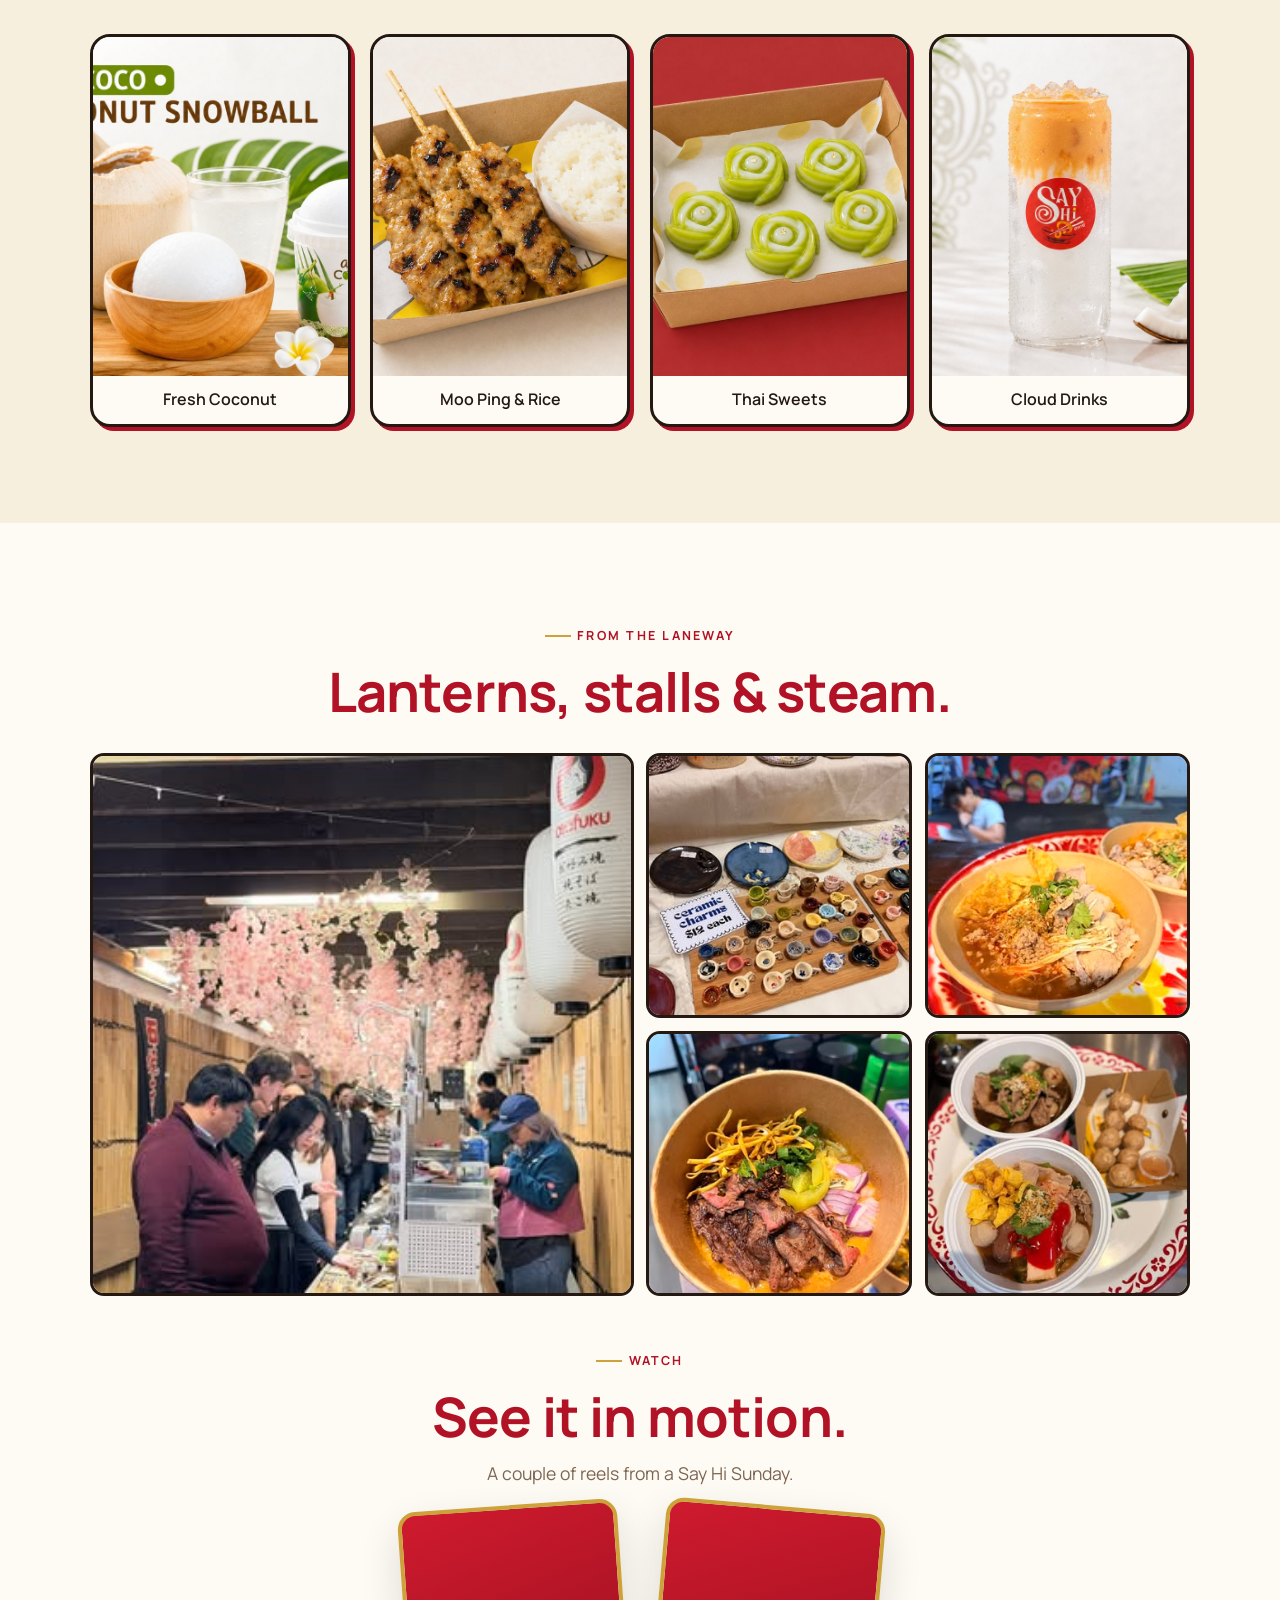
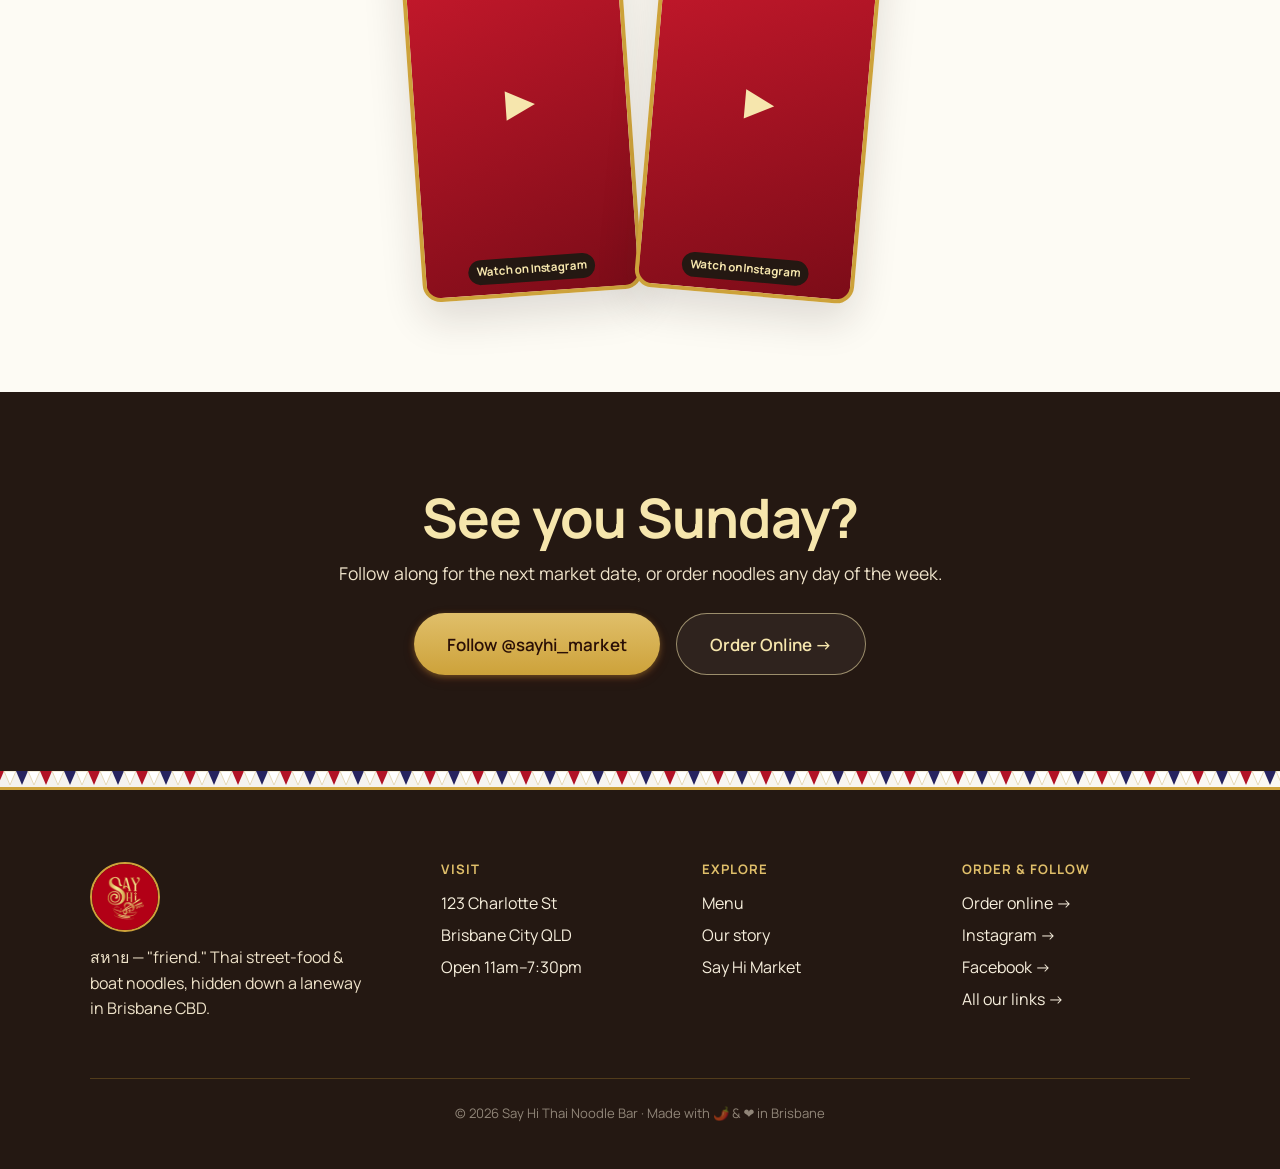
==== commit c57fe82d: "Switch site typography to Manrope; drop serif & italic display styling - All three font roles (displ" ====
--- a/market.html
+++ b/market.html
@@ -26,7 +26,7 @@
   <meta name="twitter:image" content="https://REPLACE-WITH-YOUR-DOMAIN/assets/images/og-cover.jpg" />
   <link rel="preconnect" href="https://fonts.googleapis.com" />
   <link rel="preconnect" href="https://fonts.gstatic.com" crossorigin />
-  <link href="https://fonts.googleapis.com/css2?family=Fraunces:ital,opsz,wght@0,9..144,400..700;1,9..144,400..600&family=Space+Grotesk:wght@400;500;700&family=Caveat:wght@600;700&display=swap" rel="stylesheet" />
+  <link href="https://fonts.googleapis.com/css2?family=Manrope:wght@400;500;600;700;800&display=swap" rel="stylesheet" />
   <link rel="stylesheet" href="styles.css" />
   <link rel="icon" href="assets/images/logo.png" />
 </head>
--- a/styles.css
+++ b/styles.css
@@ -27,9 +27,9 @@
   --shadow:   0 18px 40px rgba(36,24,18,.14);
   --shadow-sm:0 8px 20px rgba(36,24,18,.12);
 
-  --display: "Fraunces", Georgia, serif;
-  --body:    "Space Grotesk", system-ui, sans-serif;
-  --hand:    "Caveat", cursive;
+  --display: "Manrope", system-ui, sans-serif;
+  --body:    "Manrope", system-ui, sans-serif;
+  --hand:    "Manrope", system-ui, sans-serif;
 
   --r:       20px;
   --nav-h:   68px;
@@ -51,7 +51,7 @@
 }
 /* full-width Thai-flag bunting strip */
 .bunting{ height:16px; background:var(--bunting) repeat-x top center; background-size:48px 16px; }
-h1,h2,h3,h4{ font-family:var(--display); font-weight:600; line-height:1.05; margin:0; font-optical-sizing:auto; }
+h1,h2,h3,h4{ font-family:var(--display); font-weight:700; line-height:1.08; margin:0; letter-spacing:-.015em; }
 a{ color:inherit; }
 img{ max-width:100%; display:block; }
 .wrap{ max-width:var(--wrap); margin:0 auto; padding-inline:clamp(1.1rem,4vw,2.5rem); }
@@ -149,8 +149,8 @@
   padding-block:clamp(3rem,7vw,5.5rem); position:relative; z-index:2; }
 .hero__eyebrow{ display:inline-block; font-weight:700; letter-spacing:.15em; text-transform:uppercase; font-size:.8rem;
   color:var(--red-deep); background:var(--gold); padding:.4em 1em; border-radius:100px; transform:rotate(-2deg); }
-.hero__title{ font-size:clamp(3rem,8vw,6rem); line-height:.95; margin:1rem 0 .4rem; color:var(--ink); }
-.hero__title em{ font-style:italic; color:var(--red); }
+.hero__title{ font-size:clamp(3rem,8vw,6rem); font-weight:800; line-height:.98; margin:1rem 0 .4rem; color:var(--ink); }
+.hero__title em{ font-style:normal; color:var(--red); }
 .hero__thai{ display:block; font-family:var(--body); font-weight:500; letter-spacing:.3em; color:var(--gold-ink); font-size:1rem; margin-top:.6rem; }
 .hero__tag{ font-size:clamp(1.05rem,2.2vw,1.3rem); max-width:38ch; color:var(--muted); margin:1.2rem 0 2rem; }
 .hero__tag b{ color:var(--red); font-weight:600; }
@@ -166,7 +166,7 @@
 /* ---------- MARQUEE ---------- */
 .marquee{ background:var(--red); color:var(--gold-hi); overflow:hidden; border-block:2px solid var(--gold); }
 .marquee__track{ display:flex; width:max-content; animation:scroll 28s linear infinite; }
-.marquee__track span{ font-family:var(--display); font-weight:500; font-style:italic; font-size:1.35rem; padding:.55rem 0; white-space:nowrap; }
+.marquee__track span{ font-family:var(--display); font-weight:600; font-style:normal; font-size:1.3rem; letter-spacing:.01em; padding:.55rem 0; white-space:nowrap; }
 .marquee__track span b{ color:var(--gold-2); font-style:normal; padding:0 .5rem; }
 @keyframes scroll{ to{ transform:translateX(-50%) } }
 
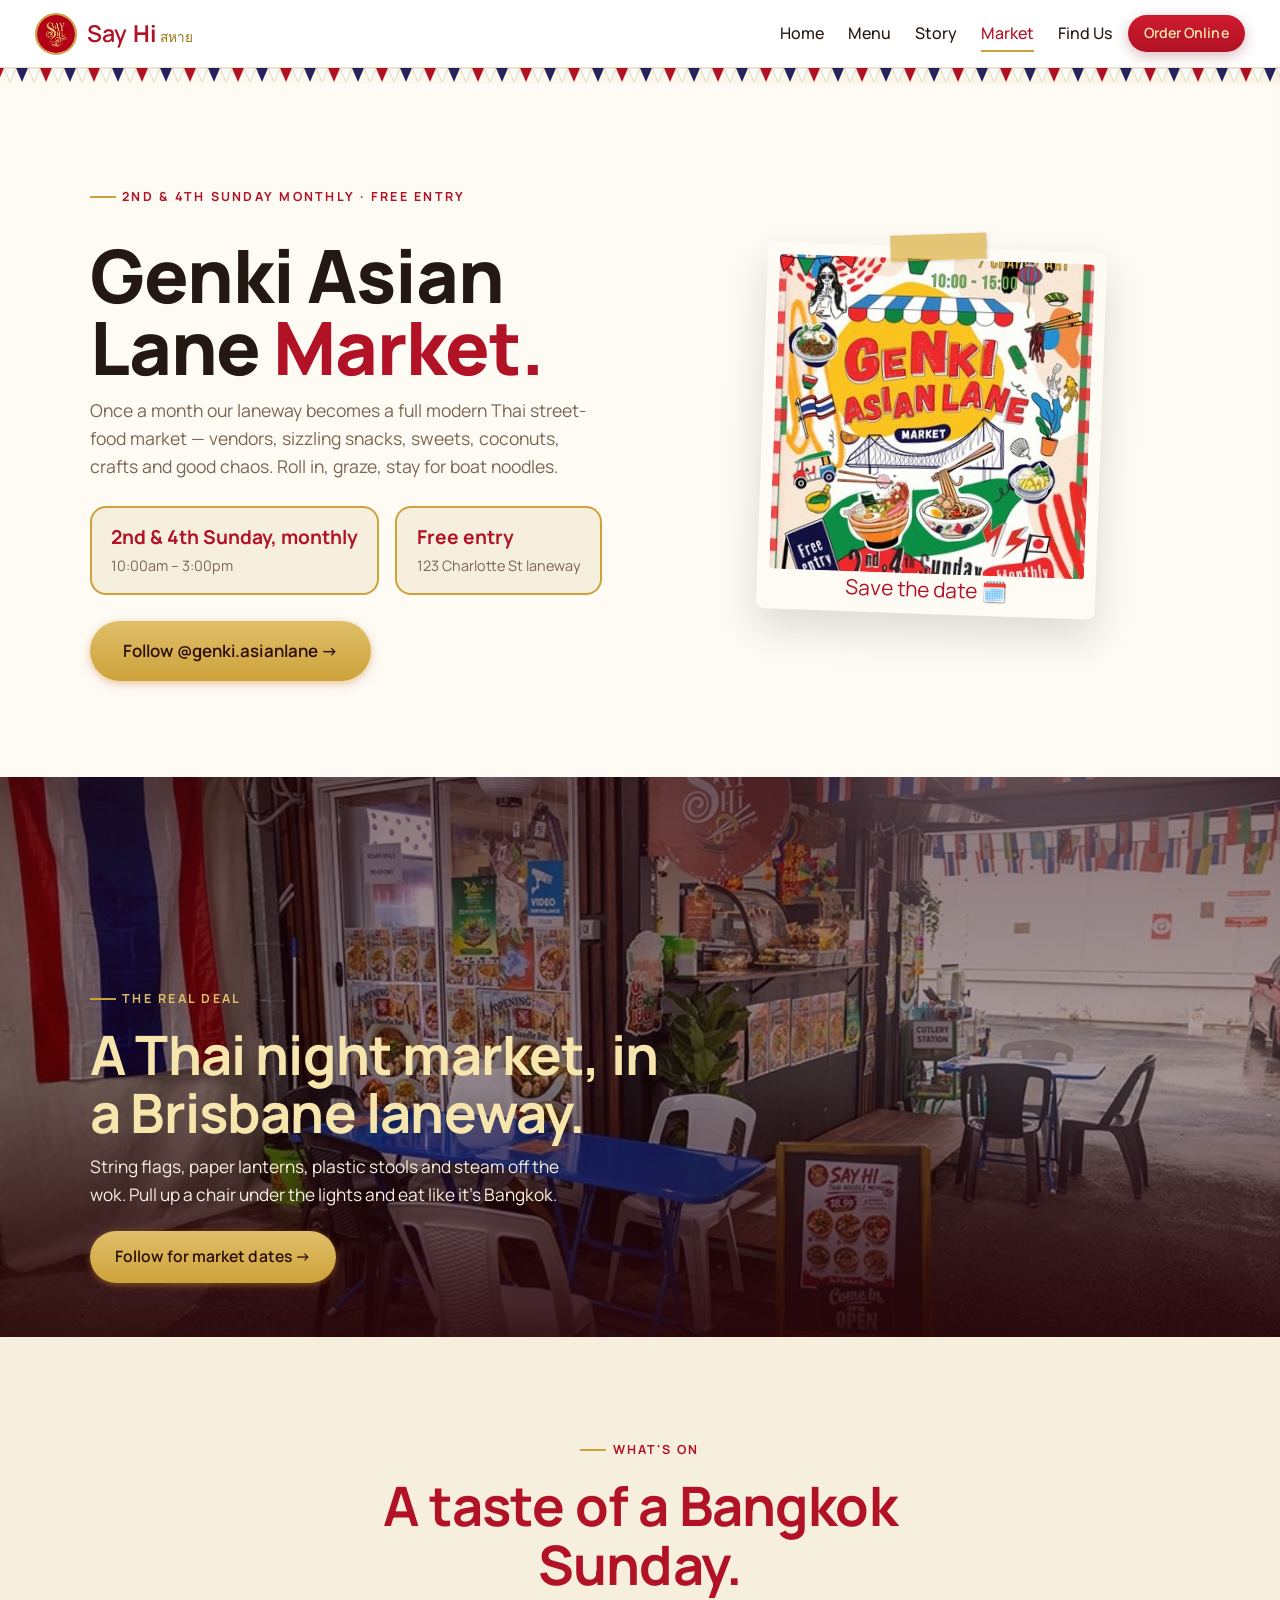
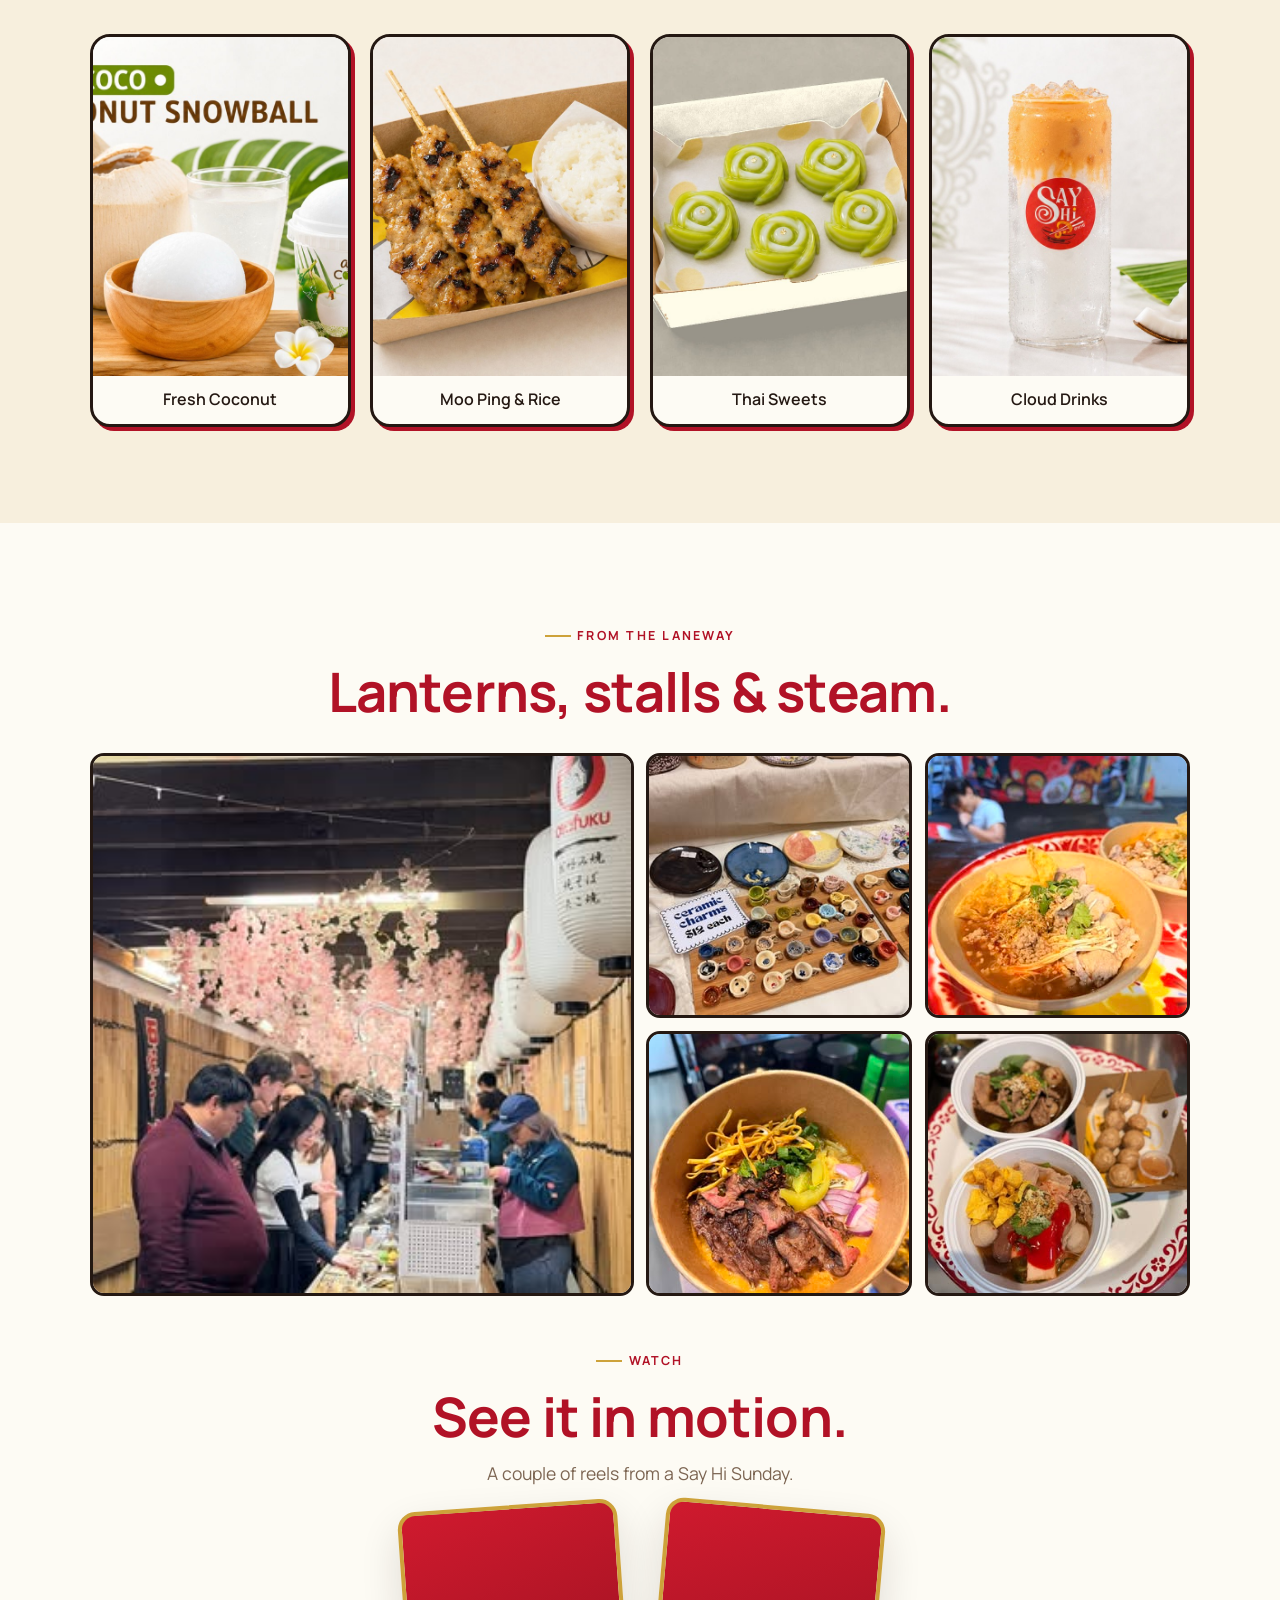
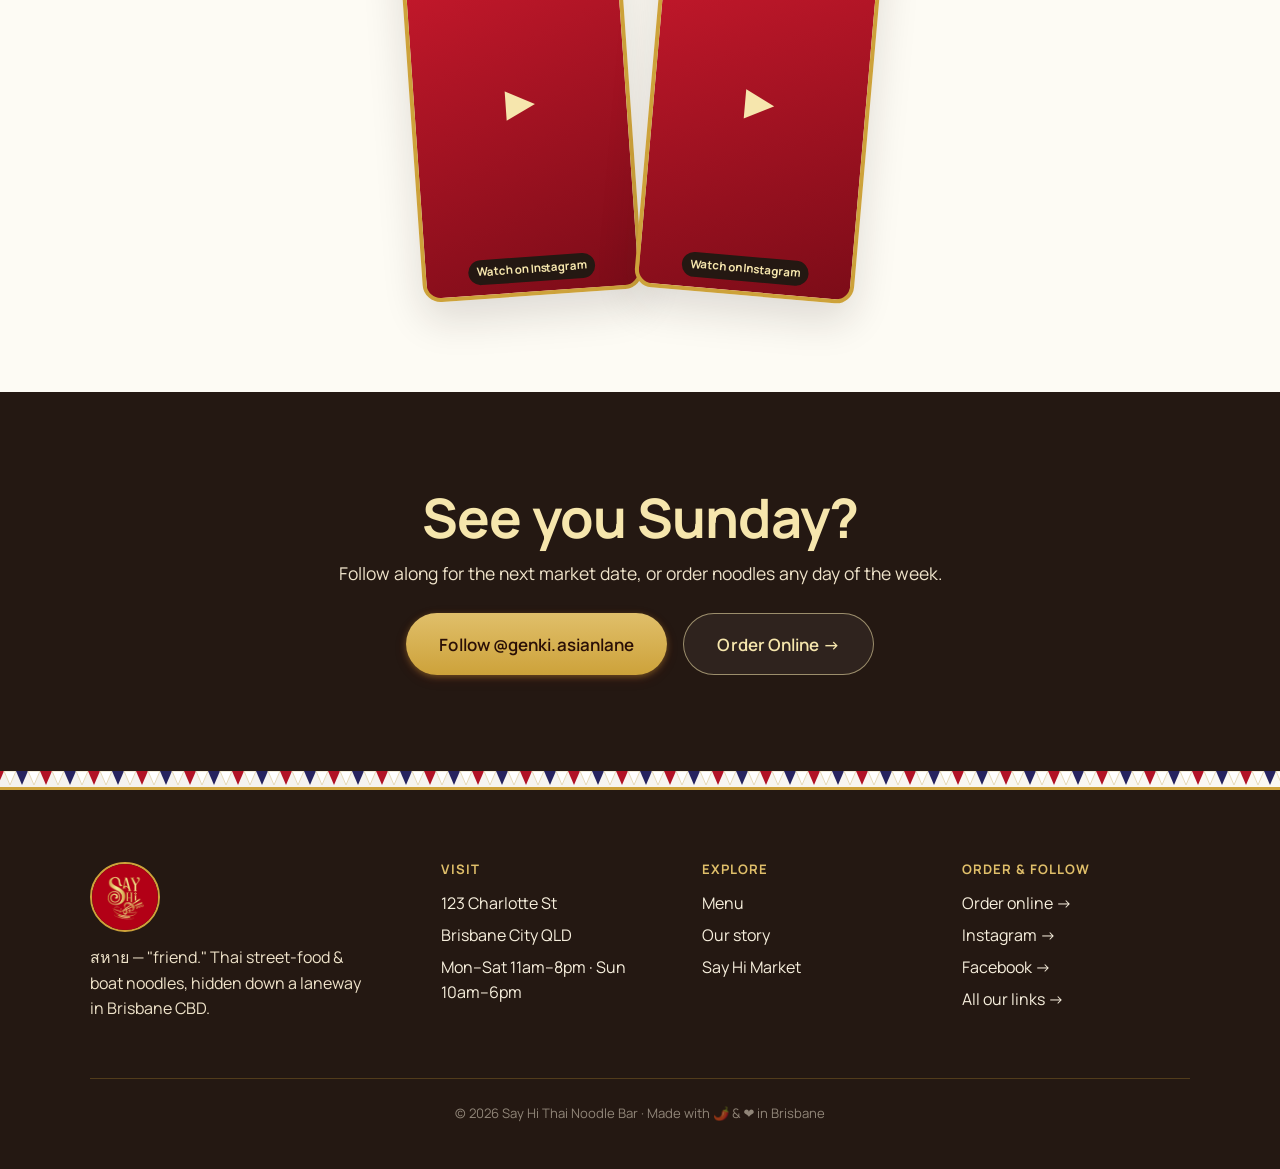
==== commit 75e04811: "Content updates: phone, hours, domain, market dates, socials + menu product pop-up - Find Us: real p" ====
--- a/market.html
+++ b/market.html
@@ -4,26 +4,26 @@
   <meta charset="UTF-8" />
   <meta name="viewport" content="width=device-width, initial-scale=1.0" />
   <title>The Market · Say Hi Thai Noodle Bar</title>
-  <meta name="description" content="Say Hi / Genki Asian Lane Market — a modern Thai street-food market in a Brisbane CBD laneway, 4th Sunday of the month, 10am–3pm, free entry." />
+  <meta name="description" content="Say Hi / Genki Asian Lane Market — a modern Thai street-food market in a Brisbane CBD laneway, 2nd &amp; 4th Sunday of the month, 10am–3pm, free entry." />
   <meta name="theme-color" content="#b11226" />
   <meta name="robots" content="index, follow" />
   <meta name="author" content="Say Hi Thai Noodle Bar" />
   <meta name="geo.region" content="AU-QLD" />
   <meta name="geo.placename" content="Brisbane" />
-  <link rel="canonical" href="https://REPLACE-WITH-YOUR-DOMAIN/market.html" />
+  <link rel="canonical" href="https://www.sayhithai.com.au/market.html" />
   <meta property="og:type" content="website" />
   <meta property="og:site_name" content="Say Hi Thai Noodle Bar" />
   <meta property="og:locale" content="en_AU" />
   <meta property="og:title" content="The Market · Say Hi Thai Noodle Bar" />
-  <meta property="og:description" content="Genki Asian Lane Market — a Thai street-food market in a Brisbane laneway, 4th Sunday monthly, 10am–3pm, free entry." />
-  <meta property="og:url" content="https://REPLACE-WITH-YOUR-DOMAIN/market.html" />
-  <meta property="og:image" content="https://REPLACE-WITH-YOUR-DOMAIN/assets/images/og-cover.jpg" />
+  <meta property="og:description" content="Genki Asian Lane Market — a Thai street-food market in a Brisbane laneway, 2nd &amp; 4th Sunday monthly, 10am–3pm, free entry." />
+  <meta property="og:url" content="https://www.sayhithai.com.au/market.html" />
+  <meta property="og:image" content="https://www.sayhithai.com.au/assets/images/og-cover.jpg" />
   <meta property="og:image:width" content="1200" />
   <meta property="og:image:height" content="630" />
   <meta name="twitter:card" content="summary_large_image" />
   <meta name="twitter:title" content="The Market · Say Hi Thai Noodle Bar" />
-  <meta name="twitter:description" content="A Thai night market in a Brisbane laneway — 4th Sunday monthly, free entry." />
-  <meta name="twitter:image" content="https://REPLACE-WITH-YOUR-DOMAIN/assets/images/og-cover.jpg" />
+  <meta name="twitter:description" content="A Thai night market in a Brisbane laneway — 2nd &amp; 4th Sunday monthly, free entry." />
+  <meta name="twitter:image" content="https://www.sayhithai.com.au/assets/images/og-cover.jpg" />
   <link rel="preconnect" href="https://fonts.googleapis.com" />
   <link rel="preconnect" href="https://fonts.gstatic.com" crossorigin />
   <link href="https://fonts.googleapis.com/css2?family=Manrope:wght@400;500;600;700;800&display=swap" rel="stylesheet" />
@@ -36,17 +36,17 @@
   <section class="sec sec--red">
     <div class="wrap split">
       <div class="reveal">
-        <span class="kicker">4th Sunday monthly · Free entry</span>
+        <span class="kicker">2nd &amp; 4th Sunday monthly · Free entry</span>
         <h1 class="hero__title" style="font-size:clamp(2.6rem,7vw,4.6rem)">Genki Asian<br />Lane <em>Market.</em></h1>
         <p class="lead">Once a month our laneway becomes a full modern Thai street-food market — vendors, sizzling snacks, sweets, coconuts, crafts and good chaos. Roll in, graze, stay for boat noodles.</p>
         <div class="factcards">
-          <div class="factcard"><strong>4th Sunday, monthly</strong><span>10:00am – 3:00pm</span></div>
+          <div class="factcard"><strong>2nd &amp; 4th Sunday, monthly</strong><span>10:00am – 3:00pm</span></div>
           <div class="factcard"><strong>Free entry</strong><span>123 Charlotte St laneway</span></div>
         </div>
-        <a class="btn btn--gold btn--big" href="https://www.instagram.com/sayhi_market/" target="_blank" rel="noopener">Follow @sayhi_market →</a>
+        <a class="btn btn--gold btn--big" href="https://www.instagram.com/genki.asianlane/" target="_blank" rel="noopener">Follow @genki.asianlane →</a>
       </div>
       <div class="reveal" style="display:flex;justify-content:center">
-        <figure class="frame tilt-r" style="max-width:360px"><img loading="lazy" src="assets/images/market-poster.jpg" alt="Genki Asian Lane Market — 4th Sunday monthly, 10am–3pm, free entry" /><figcaption>Save the date 🗓️</figcaption></figure>
+        <figure class="frame tilt-r" style="max-width:360px"><img loading="lazy" src="assets/images/market-poster.jpg" alt="Genki Asian Lane Market — 2nd &amp; 4th Sunday monthly, 10am–3pm, free entry" /><figcaption>Save the date 🗓️</figcaption></figure>
       </div>
     </div>
   </section>
@@ -58,7 +58,7 @@
       <span class="kicker">The real deal</span>
       <h2>A Thai night market, in a Brisbane laneway.</h2>
       <p>String flags, paper lanterns, plastic stools and steam off the wok. Pull up a chair under the lights and eat like it's Bangkok.</p>
-      <div class="banner__cta"><a class="btn btn--gold" href="https://www.instagram.com/sayhi_market/" target="_blank" rel="noopener">Follow for market dates →</a></div>
+      <div class="banner__cta"><a class="btn btn--gold" href="https://www.instagram.com/genki.asianlane/" target="_blank" rel="noopener">Follow for market dates →</a></div>
     </div>
   </section>
 
@@ -110,7 +110,7 @@
       <h2>See you Sunday?</h2>
       <p class="lead">Follow along for the next market date, or order noodles any day of the week.</p>
       <div style="display:flex;gap:1rem;justify-content:center;flex-wrap:wrap;margin-top:1.6rem">
-        <a class="btn btn--gold btn--big" href="https://www.instagram.com/sayhi_market/" target="_blank" rel="noopener">Follow @sayhi_market</a>
+        <a class="btn btn--gold btn--big" href="https://www.instagram.com/genki.asianlane/" target="_blank" rel="noopener">Follow @genki.asianlane</a>
         <a class="btn btn--ghost-light btn--big" href="https://sayhi-thainoodlebar.cloveronline.com.au/menu/all" target="_blank" rel="noopener">Order Online →</a>
       </div>
     </div>
--- a/styles.css
+++ b/styles.css
@@ -186,7 +186,7 @@
 /* ---------- BOWL SHOWCASE (No.1–No.7) ---------- */
 .bowls{ display:grid; grid-template-columns:repeat(4,1fr); gap:1.2rem; margin-top:2.5rem; }
 .bowl{ position:relative; text-decoration:none; color:inherit; border-radius:var(--r); overflow:hidden;
-  border:3px solid var(--ink); box-shadow:4px 4px 0 var(--gold); transition:transform .16s ease, box-shadow .16s ease; background:var(--red); }
+  border:3px solid var(--ink); box-shadow:4px 4px 0 var(--gold); transition:transform .16s ease, box-shadow .16s ease; background:var(--cream); }
 .bowl:hover{ transform:translate(-3px,-3px); box-shadow:8px 8px 0 var(--gold); }
 .bowl img{ width:100%; aspect-ratio:1/1; object-fit:cover; }
 .bowl__cap{ position:absolute; inset:auto 0 0 0; padding:1.6rem .9rem .8rem;
@@ -354,3 +354,35 @@
   .ftr__top{ grid-template-columns:1fr; }
   .hero__badge{ display:none; }
 }
+
+/* ---------- Menu item click affordance + product pop-up ---------- */
+.mitem--click{ cursor:pointer; }
+.mitem--click:hover{ background:var(--cream); }
+.mitem--click:focus-visible{ outline:3px solid var(--gold); outline-offset:2px; border-radius:14px; }
+
+.pmodal{ position:fixed; inset:0; z-index:200; display:flex; align-items:center; justify-content:center;
+  padding:1.2rem; opacity:0; visibility:hidden; transition:opacity .2s ease, visibility .2s ease; }
+.pmodal.open{ opacity:1; visibility:visible; }
+.pmodal__overlay{ position:absolute; inset:0; background:rgba(36,24,18,.6); backdrop-filter:blur(3px); }
+.pmodal__dialog{ position:relative; z-index:1; width:min(94vw,520px); max-height:90vh; overflow:auto;
+  background:var(--surface); border-radius:20px; box-shadow:0 30px 80px rgba(36,24,18,.45);
+  border:1px solid var(--line); transform:translateY(12px) scale(.98); transition:transform .22s cubic-bezier(.2,.8,.2,1); }
+.pmodal.open .pmodal__dialog{ transform:none; }
+.pmodal__close{ position:absolute; top:.7rem; right:.7rem; z-index:2; width:38px; height:38px; border-radius:50%;
+  border:0; cursor:pointer; font-size:1.5rem; line-height:1; background:var(--surface); color:var(--ink);
+  box-shadow:var(--shadow-sm); display:flex; align-items:center; justify-content:center; }
+.pmodal__close:hover{ background:var(--cream); }
+.pmodal__figure{ background:var(--cream); }
+.pmodal__img{ width:100%; aspect-ratio:4/3; object-fit:cover; display:block; }
+.pmodal__body{ padding:1.4rem 1.5rem 1.6rem; }
+.pmodal__top{ display:flex; align-items:baseline; justify-content:space-between; gap:1rem; margin-bottom:.6rem; }
+.pmodal__top h3{ font-family:var(--display); font-weight:700; font-size:1.4rem; color:var(--ink); }
+.pmodal__price{ font-family:var(--display); font-weight:700; font-size:1.25rem; color:var(--red); white-space:nowrap; }
+.pmodal__desc{ color:var(--muted); font-size:1rem; margin:0 0 1.3rem; line-height:1.55; }
+.pmodal__order{ width:100%; }
+.pmodal__order.is-disabled{ background:var(--muted); color:var(--cream); pointer-events:none; opacity:.7; box-shadow:none; }
+
+@media (prefers-reduced-motion: reduce){
+  .pmodal, .pmodal__dialog{ transition:none; }
+  .pmodal__dialog{ transform:none; }
+}
